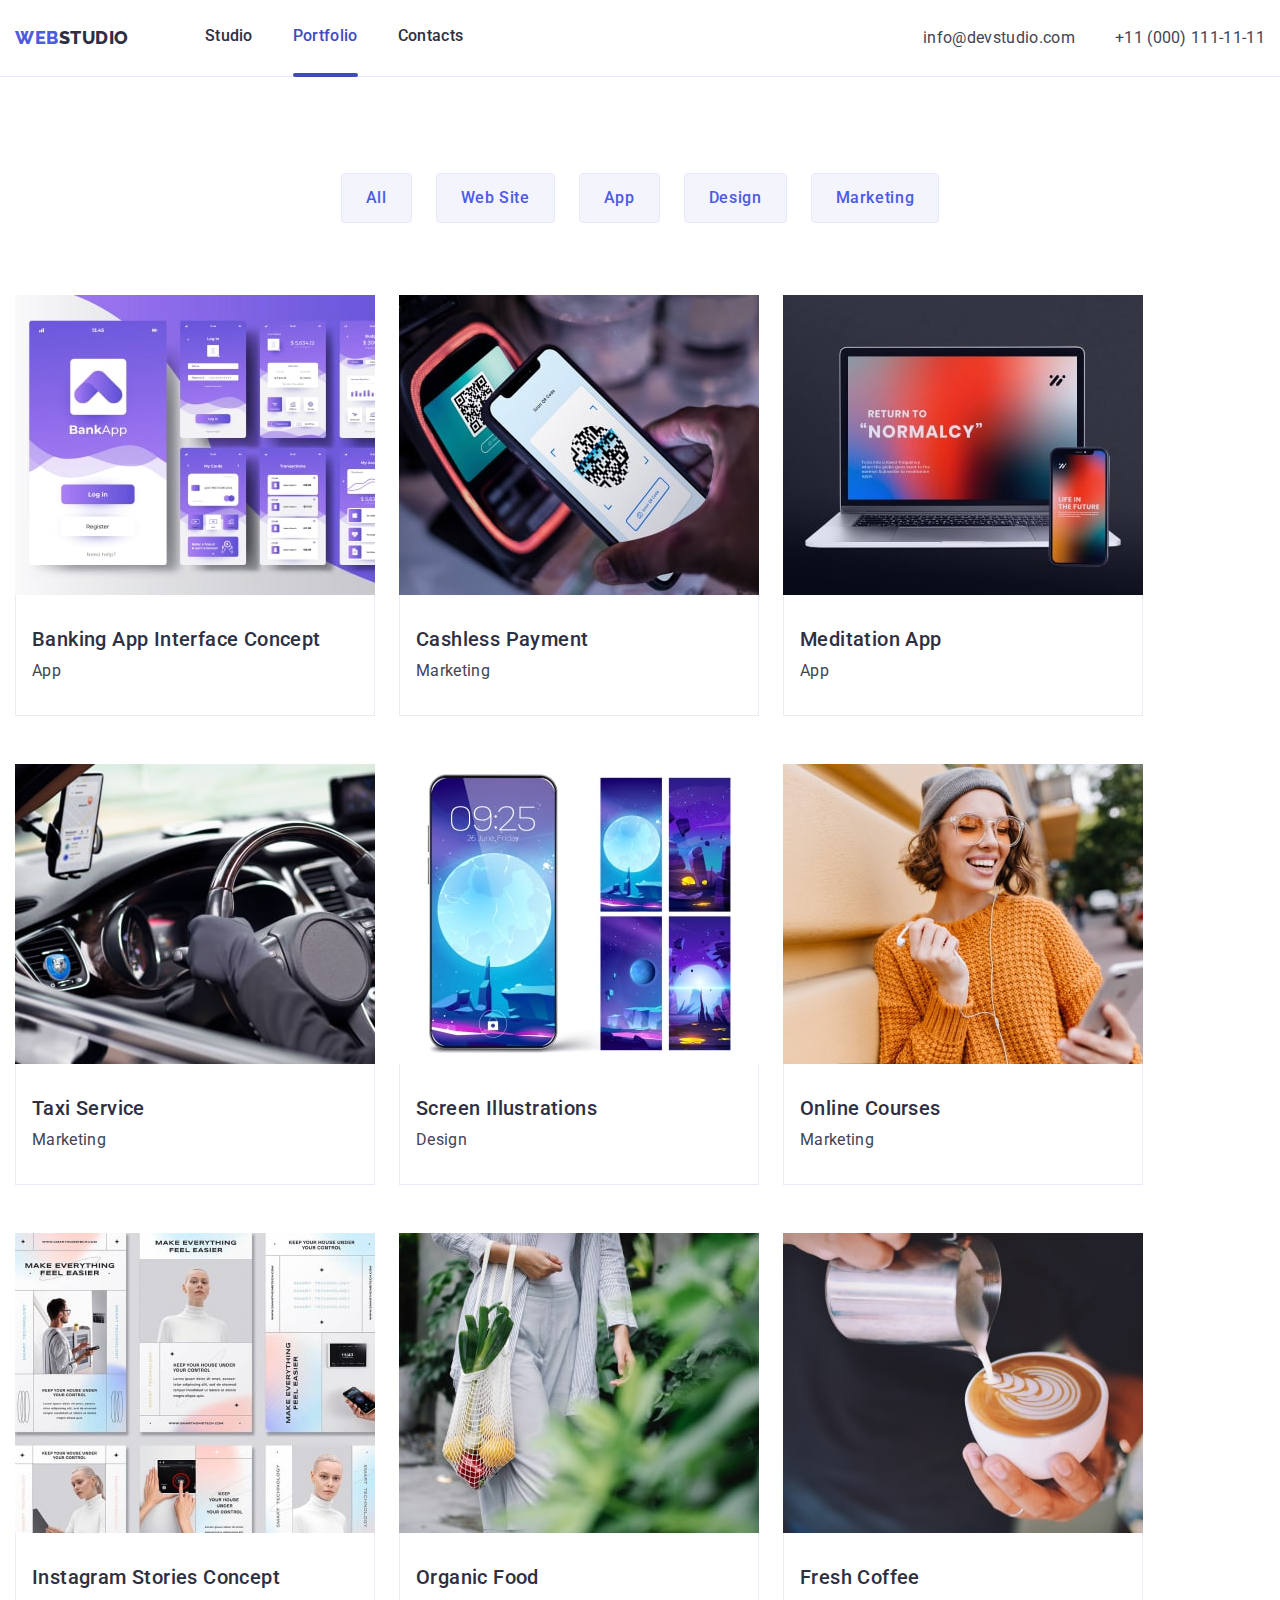
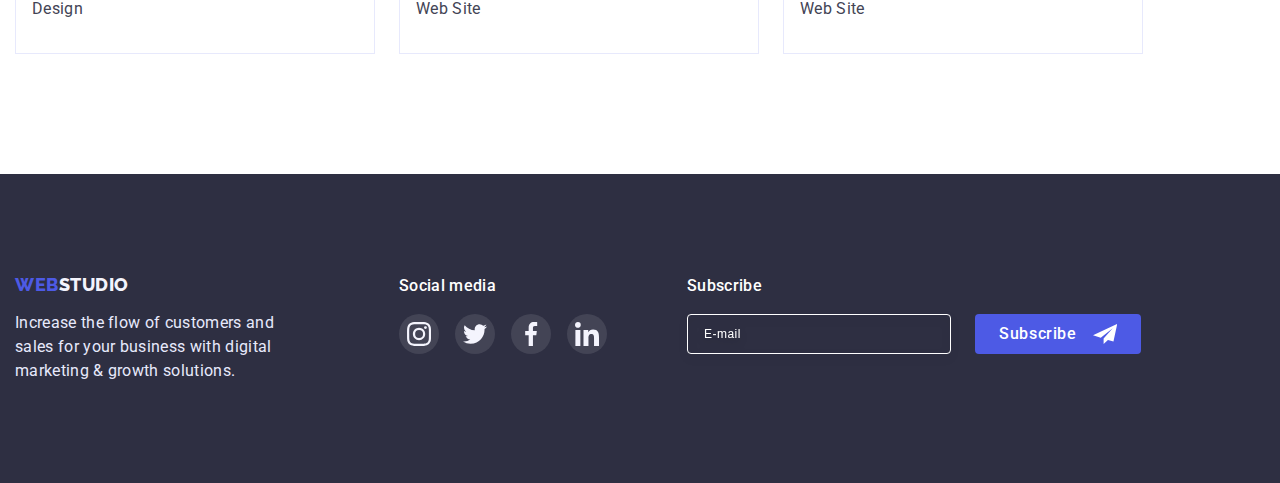
==== portfolio.html @ 501b44df "work-7" ====
<!DOCTYPE html>
<html lang="en">

<head>
    <meta charset="UTF-8">
    <meta http-equiv="X-UA-Compatible" content="IE=edge">
    <meta name="viewport" content="width=device-width, initial-scale=1.0">
    <title>WebStudio</title>
    <link rel="stylesheet" href="./css/style.css">
    <link rel="preconnect" href="https://fonts.googleapis.com">
    <link rel="preconnect" href="https://fonts.gstatic.com" crossorigin>
    <link href="https://fonts.googleapis.com/css2?family=Raleway:wght@800&family=Roboto:wght@400;500;700;900&display=swap"
        rel="stylesheet">
</head>

<body>
    <header class="header">
        <div class="container header-container">
            <nav class="nav_header">
                <a class="logo link" href="./index.html">Web<span class="span">Studio</span></a>
                <ul class="header-menu list">
                    <li><a class="link-menu link" href="./index.html">Studio</a></li>
                    <li><a class="link-menu link link-presence link-menu-active" href="./portfolio.html">Portfolio</a></li>
                    <li><a class="link-menu link" href="">Contacts</a></li>
                </ul>
            </nav>
            <address class="adress-items">
                <ul class="adress-menu list">
                    <li><a class="adress link" href="mailto:info@devstudio.com">info@devstudio.com</a></li>
                    <li><a class="adress link" href="tel:+110001111111">+11 (000) 111-11-11</a></li>
                </ul>
            </address>
        </div>
    </header>
    <main class="main">
        <section class="section-main">
            <div class="container">
                <h1 hidden>portfolio</h1>
            <ul class="button-items list">
                <li>
                    <button class="button-menu list" type="button">All</button>
                </li>
                <li>
                    <button class="button-menu list" type="button">Web Site</button>
                </li>
                <li>
                    <button class="button-menu list" type="button">App</button>
                </li>
                <li>
                    <button class="button-menu list" type="button">Design</button>
                </li>
                <li>
                    <button class="button-menu list" type="button">Marketing</button>
                </li>
            </ul>
            <ul class="portfolio-items list">
                <li class="team-desc">
                <div class="team-top-wrap">
                    <a class="project-card link" href="#">
                        <img 
                        src="./images/img_8.jpg"
                        alt="Banking App Interface Concept"
                        width="360">
                        <p class="team-cover-text">
                            14 Stylish and User-Friendly App Design Concepts · Task Manager App · Calorie Tracker App · Exotic Fruit Ecommerce App · Cloud Storage App
                        </p>
                </div>
                    <div class="team-cover">
                        <h2 class="subtitle">Banking App Interface Concept</h2>
                        <p class="potfolio-text">App</p>
                    </div >
                </a>
                </li>
                <li class="team-desc">
                <div class="team-top-wrap">
                    <a class="project-card link" href="#">
                        <img 
                        src="./images/img_9.jpg" 
                        alt="Cashless Payment"
                        width="360">
                        <p class="team-cover-text">
                            14 Stylish and User-Friendly App Design Concepts · Task Manager App · Calorie Tracker App · Exotic Fruit Ecommerce App · Cloud Storage App
                        </p>
                </div >
                    <div class="team-cover">
                        <h2 class="subtitle">Cashless Payment</h2>
                        <p class="potfolio-text">Marketing</p>
                    </div >
                    </a>
                </li>
                <li class="team-desc">
                <div class="team-top-wrap">
                    <a class="project-card link" href="#">
                        <img 
                        src="./images/img_10.jpg" 
                        alt="Meditaion App"
                        width="360">
                        <p class="team-cover-text">
                            14 Stylish and User-Friendly App Design Concepts · Task Manager App · Calorie Tracker App · Exotic Fruit Ecommerce App · Cloud Storage App
                        </p>
                </div >
                    <div class="team-cover">
                        <h2 class="subtitle">Meditation App</h2>
                        <p class="potfolio-text">App</p>
                    </div >
                    </a>
                </li>
                <li class="team-desc">
                <div class="team-top-wrap">
                    <a class="project-card link" href="#">
                        <img 
                        src="./images/img_11.jpg" 
                        alt="Taxi Service"
                        width="360">
                        <p class="team-cover-text">
                            14 Stylish and User-Friendly App Design Concepts · Task Manager App · Calorie Tracker App · Exotic Fruit Ecommerce App · Cloud Storage App
                        </p>
                </div >
                    <div class="team-cover">
                        <h2 class="subtitle">Taxi Service</h2>
                        <p class="potfolio-text">Marketing</p>
                    </div >
                    </a>
                </li>
                <li class="team-desc">
                <div class="team-top-wrap">
                    <a class="project-card link" href="#">
                        <img 
                        src="./images/img_12.jpg" 
                        alt="Screen Illustrations"
                        width="360">
                        <p class="team-cover-text">
                            14 Stylish and User-Friendly App Design Concepts · Task Manager App · Calorie Tracker App · Exotic Fruit Ecommerce App · Cloud Storage App
                        </p>
                </div >
                    <div class="team-cover">
                        <h2 class="subtitle">Screen Illustrations</h2>
                        <p class="potfolio-text">Design</p>
                    </div >
                    </a>
                </li>
                <li class="team-desc">
                <div class="team-top-wrap">
                    <a class="project-card link" href="#">
                        <img 
                        src="./images/img_13.jpg" 
                        alt="Online Courses"
                        width="360">
                        <p class="team-cover-text">
                            14 Stylish and User-Friendly App Design Concepts · Task Manager App · Calorie Tracker App · Exotic Fruit Ecommerce App · Cloud Storage App
                        </p>
                </div >
                    <div class="team-cover">
                        <h2 class="subtitle">Online Courses</h2>
                        <p class="potfolio-text">Marketing</p>
                    </div >
                    </a>
                </li>
                <li class="team-desc">
                <div class="team-top-wrap">
                    <a class="project-card link" href="#">
                        <img 
                        src="./images/img_14.jpg" 
                        alt="Instagram Stories Concept"
                        width="360">
                        <p class="team-cover-text">
                            14 Stylish and User-Friendly App Design Concepts · Task Manager App · Calorie Tracker App · Exotic Fruit Ecommerce App · Cloud Storage App
                        </p>
                </div >
                    <div class="team-cover">
                        <h2 class="subtitle">Instagram Stories Concept</h2>
                        <p class="potfolio-text">Design</p>
                    </div >
                    </a>
                </li>
                <li class="team-desc">
                <div class="team-top-wrap">
                    <a class="project-card link" href="#">
                        <img 
                        src="./images/img_15.jpg" 
                        alt="Organic Food"
                        width="360">
                        <p class="team-cover-text">
                            14 Stylish and User-Friendly App Design Concepts · Task Manager App · Calorie Tracker App · Exotic Fruit Ecommerce App · Cloud Storage App
                        </p>
                </div >
                    <div class="team-cover">
                        <h2 class="subtitle">Organic Food</h2>
                        <p class="potfolio-text">Web Site</p>
                    </div >
                    </a>
                </li>
                <li class="team-desc">
                <div class="team-top-wrap">
                    <a class="project-card link" href="#">
                        <img 
                        src="./images/img_16.jpg" 
                        alt="Fresh Coffee"
                        width="360">
                        <p class="team-cover-text">
                            14 Stylish and User-Friendly App Design Concepts · Task Manager App · Calorie Tracker App · Exotic Fruit Ecommerce App · Cloud Storage App
                        </p>
                </div >
                    <div class="team-cover">
                        <h2 class="subtitle">Fresh Coffee</h2>
                        <p class="potfolio-text">Web Site</p>
                    </div >
                    </a>
                </li>
            </ul>
            </div>
        </section>
    </main>
        <footer class="footer">
            <div class="container footer-container">
                <div class="footer-text-logo">
                    <a class="logo link" href="./index.html">Web<span class="span_footer">Studio</span></a>
                    <p class="footer-text">Increase the flow of customers and sales for your business with digital marketing &
                        growth solutions.</p>
                </div>
                <div class="footer-logo-group">
                    <p class="footer-social-text">Social media</p>
                    <ul class="footer-logo-block list">
                        <li class="footer-logo">
                            <a href="" class="footer-social-box">
                                <svg width="24" height="24" class="footer-soc-icon">
                                    <use href="./images/symbol-defs.svg#icon-instagram"></use>
                                </svg>
                            </a>
                        </li>
                        <li class="footer-logo">
                            <a href="" class="footer-social-box">
                                <svg width="24" height="24">
                                    <use href="./images/symbol-defs.svg#icon-twitter"></use>
                                </svg>
                            </a>
                        </li>
                        <li class="footer-logo">
                            <a href="" class="footer-social-box">
                                <svg width="24" height="24">
                                    <use href="./images/symbol-defs.svg#icon-facebook"></use>
                                </svg>
                            </a>
                        </li>
                        <li class="footer-logo">
                            <a href="" class="footer-social-box">
                                <svg width="24" height="24">
                                    <use href="./images/symbol-defs.svg#icon-linkedin"></use>
                                </svg>
                            </a>
                        </li>
                    </ul>
                </div>
                <div class="container3">
                    <form class="form-footer">
                        <p class="subscibe-title">Subscribe</p>
                        <div class="form-div">
                            <label class="label-sub">
                                <input class="input-text" type="email" name="email" id="email" autocomplete="on" placeholder="E-mail" />
                            </label>
                            <button type="submit" class="btn-footer">
                                <b class="btn-submit">Subscribe</b>
                                <svg class="button-item" width="24" height="24">
                                    <use href="./images/symbol-defs.svg#icon-icon-send"></use>
                                </svg>
                            </button>
                        </div>
                    </form>
                </div>
            </div>
        
        </footer>
</body>

</html>
---- css/style.css ----
*,
*::before,
*::after{
    box-sizing: border-box;
}

:root{
    --iris-color: #4D5AE5;
    --ocean-color: #404BBF;
    --navy-blue-color: #2E2F42;
    --slate-color: #434455;
    --light-slate-color: #8E8F99;
    --cornflower-color: #E7E9FC;
    --cloud-color: #F4F4FD;
    --grey-color: #2E2F42;
    --white-color: #ffffff;
    --green: #31D0AA;
    --dairy: #FCFCFC;
    --cornflower: #E7E9FC;
    --cubic: 250ms cubic-bezier(0.4, 0, 0.2, 1);
}

p, h1, h2, h3, h4, h5, h6 {
    margin: 0;
}

ul{
    padding-left: 0;
    margin: 0;
}

address{
    font-style: normal;
}

button{
    cursor: pointer;
}

body {
    font-family: 'Roboto', sans-serif;
    color: #434455;
    margin: 0;
}

img{
    display: block;
}

.list {
    list-style: none;
}

.link {
    text-decoration: none;
}

/*.container {
    width: 1158px;
    margin-left: auto;
    margin-right: auto;
    padding-left: 15px;
    padding-right: 15px;
}*/
.container {   /* 480*/
    padding-right: 15px;
    padding-left: 15px;
}

.visually-hidden {
    position: absolute;
    width: 1px;
    height: 1px;
    margin: -1px;
    border: 0;
    padding: 0;

    white-space: nowrap;
    clip-path: inset(100%);
    clip: rect(0 0 0 0);
    overflow: hidden;
}

/*-------------------------HEADER--------------------------*/

.header{
    padding-top: 24px;
    padding-bottom: 24px;
    border-bottom: 1px solid var(--cornflower-color);
}

.header-container{
    display: flex;
    align-items: center;
}

.header-menu{
    display: flex;
    margin: 0 auto;
    gap: 40px;
}


.nav_header{
    display: flex;
    align-items: center;
    margin-right: auto;
}

.logo{
    font-family: 'Raleway', sans-serif;
    color: var(--iris-color);
    font-weight: 800;
    font-size: 18px;
    line-height: 1.17;          
    letter-spacing: 0.03em;
    text-transform: uppercase;
    margin-right: 76px;
}

.span {
    color: var(--grey-color);
}



.link-menu{
    color: var(--grey-color);
    font-family: 'Roboto', sans-serif;
    font-weight: 500;
    font-size: 16px;
    line-height: 1.5;
    letter-spacing: 0.02em;
    
    transition: color var(--cubic);
}

.link-presence::after{
    content:'';
    display: block;
    position: relative;
    top: 25px;
    width: 100%;
    height: 4px;
    border-radius: 2px;
    background-color: var(--ocean-color);

}

.link-menu:hover,
.link-menu:focus {                                                              
    color: var(--ocean-color);
}

.link-menu-active{
    color: var(--ocean-color);
}

.adress{
    color: var(--slate-color);
    font-size: 16px;
    line-height: 1.5;
    text-decoration: none;
    letter-spacing: 0.02em;

    transition: color var(--cubic);
}

.adress:hover,
.adress:focus{   
    color: var(--ocean-color);
}
.adress-menu{
    display: flex;
    margin: 0 auto;
    gap: 40px;
}

/*-------------------------PAGE--------------------------*/

.page {
    background: var(--grey-color);
    background-image:linear-gradient(
    rgba(46, 47, 66, 0.7),
    rgba(46, 47, 66, 0.7)
    ),
    url(../images/hero-fon.jpg);
    background-repeat: no-repeat;
    background-position: center;
    background-size: cover;
    padding-top: 188px;
    padding-bottom: 188px;
    text-align: center;
    width: 1440px;
    margin-left: auto;
    margin-right: auto;
    
}

.title {
    font-weight: 700;
    color: var(--white-color);
    font-size: 56px;
    line-height: 1.07;
    letter-spacing: 0.02em;
    width: 496px;
    margin-right: auto;
    margin-left: auto;
    margin-bottom: 48px;
    
}

.button {
    font-family: 'Roboto', sans-serif;
    font-weight: 500;
    font-size: 16px;
    line-height: 1.5;
    letter-spacing: 0.04em;
    background-color: var(--iris-color);
    color: var(--white-color);
    padding: 16px 32px;
    box-shadow: 0px 4px 4px rgba(0, 0, 0, 0.15);
    border-radius: 4px;
    display: block;
    margin: 0 auto;
    border: none;

    transition: background-color var(--cubic);
}

.button:hover,
.button:focus { 
    background-color: var(--ocean-color);
}

.img-items{
    display: flex;
    gap: 24px;
}


/*-------------------------CAPTION--------------------------*/

/*.caption {
    padding-top: 120px;
    padding-bottom: 120px;
}*/

.caption{    /* 480*/
    padding-top: 96px;
    padding-bottom: 96px;
}

/*.caption-list {
    display: flex;
    gap: 24px;
}*/

.caption-list{    /* 480*/
    display: flex;
    flex-direction: column;
    gap: 72px;
}

/*.list-caption {
    width: calc((100% - 24px) / 4);
}*/

/*.advantages{
    display: flex;
    align-items: center;
    justify-content: center;
    height: 112px;
    border-radius: 4px;
    background-color: var(--cloud-color);
}*/

.advantages {    /* 480*/
    display: none;
}

/*.section-subtitle {
    font-weight: 500;
    font-size: 20px;
    line-height: 1.2;
    letter-spacing: 0.02em;
    margin-bottom: 8px;
    margin-top: 8px;
    color: var(--grey-color);
}*/ 

.section-subtitle{   /* 480*/
    margin-bottom: 8px;
    color: var(--grey-color);
    text-align: center;
    font-weight: 700;
    font-size: 36px;
    line-height: 1.11;
    letter-spacing: 0.02em;
}

.text-suptitle {
    font-size: 16px;
    font-weight: 500;
    line-height: 1.5;
    letter-spacing: 0.02em;
    color: var(--slate-color);
}


/*.advantages-link{
    display: flex;
    justify-content: center;
    gap: 24px;
}*/
/*.section {
    padding-top: 120px;
    padding-bottom: 120px;
}*/

/*-------------------------MENU--------------------------*/

.menu {
    padding-bottom: 120px;
}

.menu-title {
    font-weight: 700;
    font-size: 36px;
    line-height: 1.11;
    text-align: center;
    letter-spacing: 0.02em;
    text-transform: capitalize;
    color: var(--grey-color);
    margin-bottom: 72px;
}

.menu-img{}

/*-------------------------LIST_TEAM--------------------------*/

.list-teams {
    background-color: var(--cloud-color);
    padding-top: 96px;
    padding-bottom: 96px;
}

.list-teams > .container {
    padding-left: 82px;
    padding-right: 82px;
}
/*.teams-container{
    margin-top: 0;
}*/

.team-title {
    font-weight: 700;
    font-size: 36px;
    line-height: 1.11;
    text-align: center;
    letter-spacing: 0.02em;
    text-transform: capitalize;
    color: var(--grey-color);
    margin-bottom: 72px;
}

.team-items{
    display: flex;
    flex-direction: column;
    gap: 72px;
}

.team-desc {
    border-radius: 0 0 4px 4px;
}

.team-desc:hover .team-cover-text {
    transform: translateY(0);
}

.team-pl{
    padding: 32px 0;
    background: var(--white-color);
    box-shadow: 0px 1px 6px rgba(46, 47, 66, 0.08), 0px 1px 1px rgba(46, 47, 66, 0.16), 0px 2px 1px rgba(46, 47, 66, 0.08);
    border-radius: 0px 0px 4px 4px;
    text-align: center;
}

.name {
    font-weight: 500;
    font-size: 20px;
    line-height: 1.2;
    letter-spacing: 0.02em;
    color: var(--grey-color);
    margin-bottom: 8px;
}

.team-text {
    font-size: 16px;
    line-height: 1.5;
    letter-spacing: 0.02em;
    color: var(--slate-color);
    margin-bottom: 8px;
}

.team-soc-list {
    display: flex;
    justify-content: center;
    gap: 24px;
}

.team-soc-item {
    width: 40px;
    height: 40px;
}

.team-soc-link {
    width: 100%;
    height: 100%;
    border-radius: 50%;
    background-color: var(--iris-color);
    display: flex;
    align-items: center;
    justify-content: center;

    transition: background-color var(--cubic);
}

.team-soc-link:hover,
.team-soc-link:focus {
    background-color: var(--ocean-color);
}

.team-soc-icon {
    fill: var(--cloud-color);
}

/*---------------------------------------------------*/

.team-top-wrap{
    position: relative;
    overflow: hidden;
}

.team-cover-text{
    position: absolute;
    top: 0;
    left: 0;
    height: 100%;
    width: 100%;
    color: var(--cloud-color);
    font-size: 16px;
    line-height: 1.5;
    letter-spacing: 0.02em;
    padding: 40px 32px;
    background-color: var(--iris-color);
    transform: translateY(100%);
    transition: transform var(--cubic);
}



.team-cover{
    padding: 32px 16px;
    border: 1px solid  var(--cornflower-color);
    border-top: none;
}



/*-------------------------BUTTOM_ITEMS--------------------------*/
.main{}

.section-main {
    padding-top: 96px;
    padding-bottom: 120px;
}

.button-items {
    display: flex;
    gap: 24px;
    justify-content: center;
}

.button-menu {
    font-family: 'Roboto', sans-serif;
    font-weight: 500;
    font-size: 16px;
    line-height: 1.5;
    letter-spacing: 0.04em;
    color: var(--iris-color);
    cursor: pointer;
    background-color: #F4F4FD;
    border-radius: 4px;
    border: 1px solid var(--cornflower-color);
    padding: 12px 24px ;

    transition: 
    background-color var(--cubic),
    color var(--cubic),
    box-shadow var(--cubic),
    border-color var(--cubic);
}

.button-menu:hover,
.button-menu:focus {
    background-color: var(--ocean-color); 
    color: var(--white-color);
    box-shadow: 0px 3px 1px rgba(0, 0, 0, 0.1), 0px 2px 1px rgba(0, 0, 0, 0.08), 0px 2px 2px rgba(0, 0, 0, 0.12);
    border-color: var(--ocean-color);
}

/*-------------------------ROW--------------------------*/


.portfolio-items {
    display: flex;
    gap: 48px 24px;
    flex-wrap: wrap;
    margin-top: 72px;
}

.project-card {
text-decoration: none;
transition: box-shadow var(--cubic);
}

.project-card:hover {
    display: block;
    box-shadow: 0px 1px 6px rgba(46, 47, 66, 0.08), 0px 1px 1px rgba(46, 47, 66, 0.16), 0px 2px 1px rgba(46, 47, 66, 0.08);
}

.subtitle {
    font-weight: 500;
    font-size: 20px;
    line-height: 1.2;
    letter-spacing: 0.02em;
    color: var(--grey-color);
    margin-bottom: 8px;
}

.potfolio-text {
    font-size: 16px;
    line-height: 1.5;
    letter-spacing: 0.02em;
    color: var(--slate-color);
}
/*-------------------------CUSTOMERS--------------------------*/

.section-paddings {
    padding-top: 96px;
    padding-bottom: 96px;
}

.section-paddings > .container {
    padding-left: 16px;
    padding-right: 16px;
}

.customers-title {
    font-weight: 700;
    font-size: 36px;
    line-height: 1.11;
    text-align: center;
    letter-spacing: 0.02em;
    text-transform: capitalize;
    color: var(--grey-color);
    margin-bottom: 72px;
}

.customers-logo-box {
    display: flex;
    justify-content: center;
    flex-wrap: wrap;
    column-gap: 16px;
    row-gap: 72px;
    
}

.customers-box {
    width: calc((100% - 1 * 16px) / 2);
}

.customers-block {
    display: flex;
    align-items: center;
    justify-content: center;
    height: 88px;
    fill: var(--light-slate-color);
    border: 1px solid var(--light-slate-color);
    border-radius: 4px;
    transition: 
    fill var(--cubic),
    border var(--cubic);
}
.customers-block:hover,
.customers-block:focus {
    fill: var(--ocean-color);
    border: 1px solid var(--ocean-color);
    border-radius: 4px;
}

/*-------------------------FOOTER--------------------------*/

.footer {
    background: var(--grey-color);
    padding-top: 100px;
    padding-bottom: 100px;
}
.footer-container{
    display: flex;
}

.logo-footer{
    font-family: 'Raleway', sans-serif;
    color: var(--iris-color);
    font-size: 18px;
    line-height: 1.17;
    letter-spacing: 0.03em;
    text-transform: uppercase;
    text-decoration: none;
}
.footer-text-logo{
    max-width: 264px;
}

.span_footer {
    color: var(--cloud-color);
}

.footer-text {
    font-size: 16px;
    line-height: 1.5;
    letter-spacing: 0.02em;
    color: var(--cornflower-color);
    margin-top: 16px;
}



.footer-logo-group {
    margin-left: 120px;
}

.footer-social-text {
    font-weight: 500;
    color: var(--white-color);
    font-size: 16px;
    line-height: 1.5;
    letter-spacing: 0.02em;
    margin-bottom: 16px;
}

.footer-logo-block {
    display: flex;
    gap: 16px;
    justify-content: center;
}

.list {}

.footer-logo {}

.footer-social-box {
    width: 40px;
    height: 40px;
    border-radius: 50%;
    background-color: var(--slate-color);
    display: flex;
    align-items: center;
    justify-content: center;

    transition: background-color var(--cubic);
}

.footer-social-box:hover,
.footer-social-box:focus{
    background-color: var(--green);
}
.footer-soc-icon {
    fill: var(--cloud-color);
}

.container3 {
    margin-left: 80px;
}

.form-footer input {
    font-size: 12px;
    line-height: 1.33;
    letter-spacing: 0.04em;
    color: var(--white-color);
    border: 1px solid var(--white-color);
    filter: drop-shadow(0px 4px 4px rgba(0, 0, 0, 0.15));
    border-radius: 4px;
    padding: 0 16px 0 16px;
    height: 40px;
    width: 264px;
    background-color: transparent;
    outline: 0;
}

.subscibe-title {
    font-weight: 500;
    font-size: 16px;
    line-height: 1.5;
    letter-spacing: 0.02em;
    margin-bottom: 16px;
    color: var(--white-color);
}

.input-text::placeholder{
    font-size: 12px;
    line-height: 24px;
    color: var(--white-color);
}

.form-div {
    display: flex;
}

.btn-footer {
    display: flex;
    padding: 8px 24px;
    border-radius: 4px;
    border: 0;
    cursor: pointer;
    margin-left: 24px;
    background: var(--iris-color);
    transition: background-color var(--cubic);
}

.btn-footer:hover,
.btn-footer:focus {
    background-color: var(--ocean-color);
}

.btn-submit {
    font-family: 'Roboto', sans-serif;
    font-weight: 500;
    letter-spacing: 0.04em;
    font-size: 16px;
    line-height: 1.5;
    color: var(--white-color);
    margin-right: 16px;
    padding: 0;
    border: none;
}

.button-icon {
    display: inline-flex;
    align-items: center;
}

.button-item {}



/*-------------------------BACKDROP--------------------------*/



.backdrop{
    position: fixed;
    top: 0;
    left: 0;
    width: 100%;
    height: 100%;
    background-color: #2e2f4293;
    transition: opacity var(--cubic), visibility var(--cubic);
    opacity: 1;
}

.modal{
    width: 408px;
    background-color: var(--dairy);
    border-radius: 4px;
    position: absolute;
    top: 50%;
    left: 50%;
    padding: 72px 24px 24px;
    transform: translate(-50%, -50%) scale(1);
    transition: transform var(--cubic);
}

.backdrop.is-hidden .modal{
    transform: translate(-50%, -50%) scale(0);
}

.modal-close{
    display: block;
    background-color: var(--cornflower);
    border-radius: 50%;
    border: 0;
    padding: 5px 8px;
    border: 1px solid rgba(0, 0, 0, 0.1);
    position: absolute;
    right: 24px;
    top: 24px;
    transition: background-color var(--cubic);
}

.modal-close:hover,
.modal-close:focus {
    background-color: var(--ocean-color);
    border-color: transparent;
}

.modal-close:hover .modal-close-icon,
.modal-close:hover .modal-close-icon {
    fill: var(--white-color);
}

.modal-close-icon{
    fill: var(--navy-blue-color);
}

.is-hidden{
    opacity: 0;
    visibility: hidden;
    pointer-events: none;
}

.modal-title{
    font-weight: 500;
    font-size: 16px;
    line-height: 1.5;
    color: var(--grey-color);
    text-align: center;
    margin-bottom: 16px;
}

.modal-field{
    margin-bottom: 8px;
}

.input-wrap{
    position: relative;
}

.modal-input{
    width: 100%;
    height: 40px;
    padding: 11px 38px;
    border: 1px solid rgba(46, 47, 66, 0.4);
    border-radius: 4px;
    font-size: 12px;
    line-height: 1.17;
    letter-spacing: 0.04em;
    color: var(--grey-color);
    outline: transparent;
    transition: border var(--cubic);
}

.modal-label-text{
    display: inline-block;
    font-size: 12px;
    margin-bottom: 5px;
    color: var(--light-slate-color);
    
}

.modal-input:focus {
    border-color: var(--ocean-color);
}



.modal-textarea{
    width: 100%;
    height: 120px;
    border: 1px solid rgba(46, 47, 66, 0.4);
    border-radius: 4px;
    outline: transparent;
    background-color: transparent;
    resize: none;
    padding: 8px 16px;
    font-size: 12px;
    line-height: 1.17;
    letter-spacing: 0.04em;
}

.modal-textarea::placeholder{
    color: rgba(46, 47, 66, 0.4);
    font-size: 12px;
    font-weight: 400;
    line-height: 1.16;
    letter-spacing: 0.04em;
}

.modal-textarea:focus {
    border-color: var(--ocean-color);
}

.modal-input-icon{
    position: absolute;
    top: 0;
    left: 0;
    top: 50%;
    transform: translateY(-50%);
    left: 16px;
    transition: fill var(--cubic);
        ;
}

.modal-input:focus+.modal-input-icon {
    fill: var(--ocean-color);
}

.modal-check:checked + .check-text::before {
    border: none;
    background-image: url(../images/vector.svg);
    background-color: var(--ocean-color);
    background-repeat: no-repeat;
    background-position: center;
    padding: 4px 3px;
}

.check-text{
    display: flex;
    font-weight: 400;
    font-size: 12px;
    color: var(--light-slate-color);
    text-align: center;
    margin-bottom: 24px;
    margin-top: 16px;
}

.check-text::before {
    content: '';
    width: 16px;
    height: 16px;
    border-radius: 2px;
    border: 1px solid rgba(46, 47, 66, 0.4);
    display: block;
    margin-right: 8px;
    transition: background-color var(--cubic);
}

.check-text-link{
    margin-left: 5px;
    color: var(--iris-color);
}

.modal-btn-send{
    display: block;
    width: 169px;
    height: 56px;
    margin: 0 auto;
    text-align: center;
    padding: 16px 32px;
    border: none;
    border-radius: 4px;
    background-color: var(--iris-color);
    color: var(--white-color);
    font-family: inherit;
    font-weight: 500;
    font-size: 16px;
    line-height: 1.5;
    letter-spacing: 0.04em;
    box-shadow: 0px 4px 4px rgba(0, 0, 0, 0.15);
    transition: background-color var(--cubic);
    cursor: pointer;
}

.modal-btn-send:hover,
.modal-btm-send:focus {
    background-color: var(--ocean-color);
}
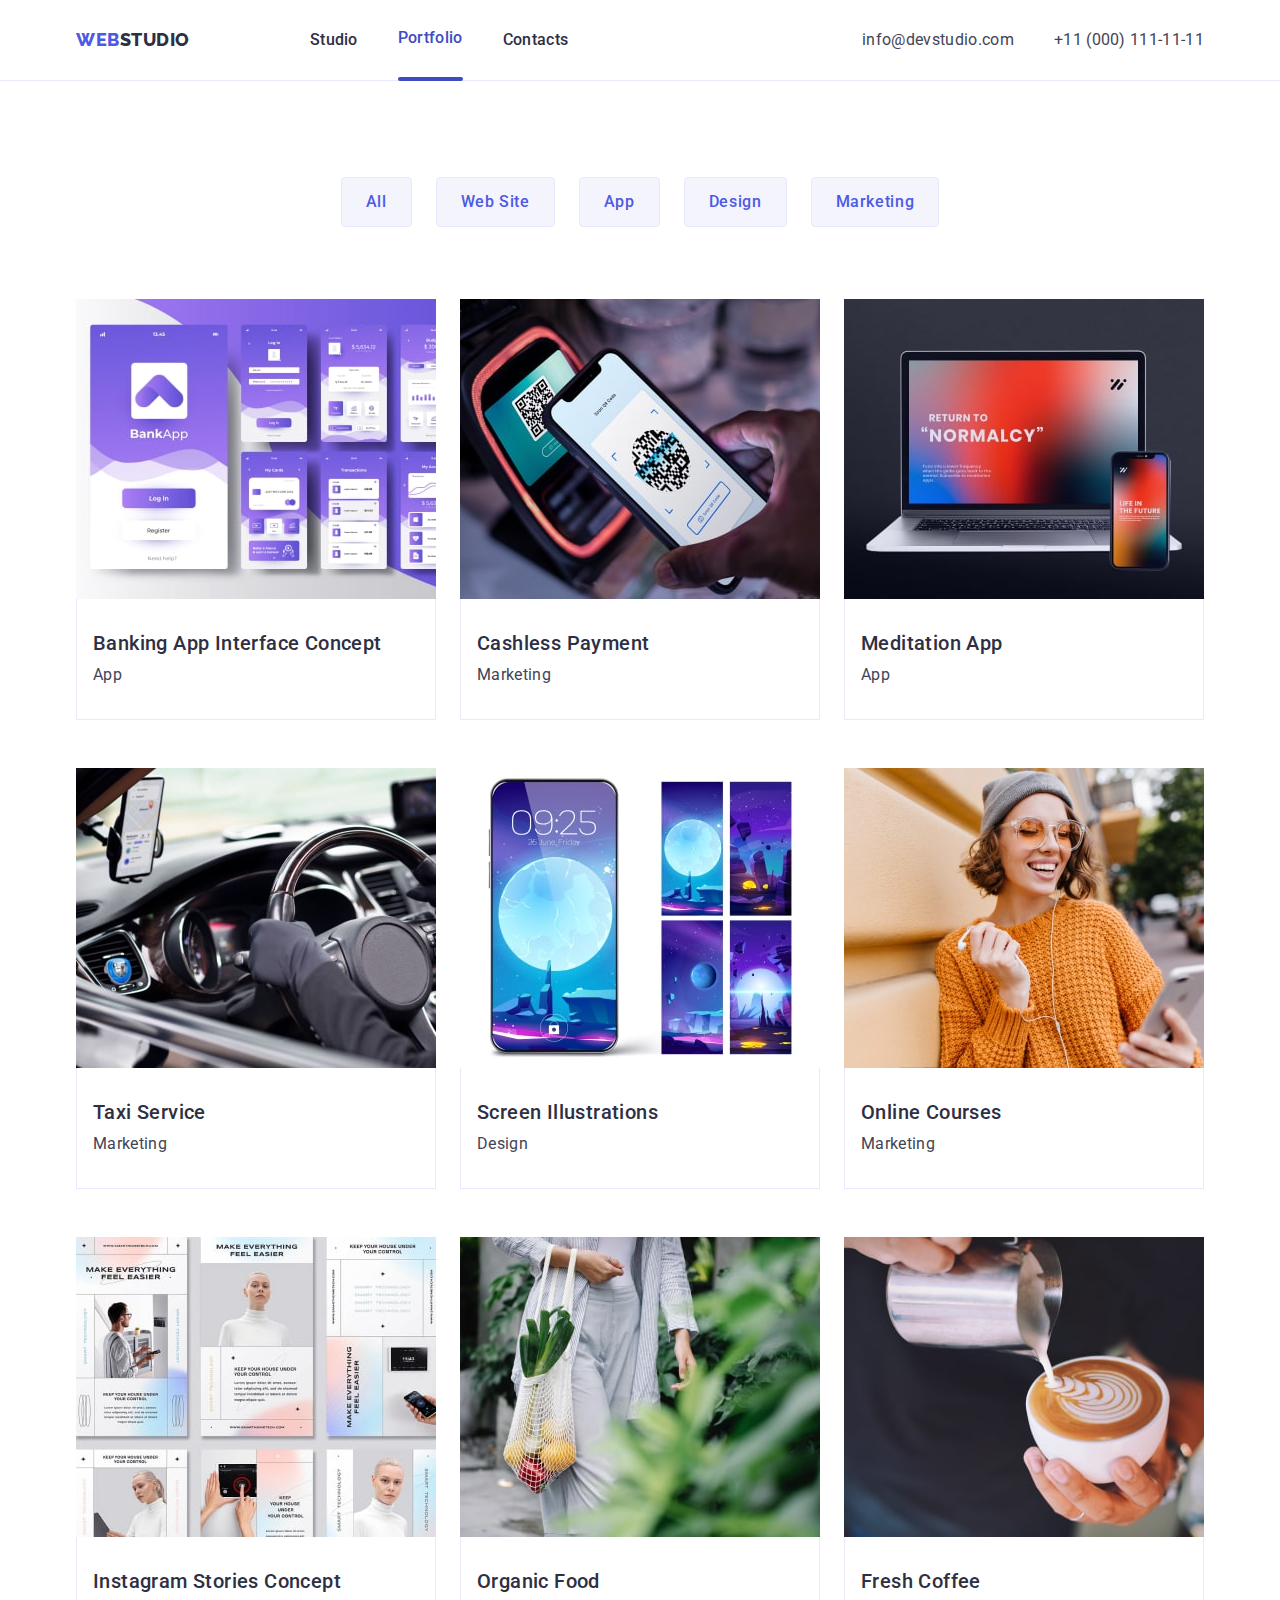
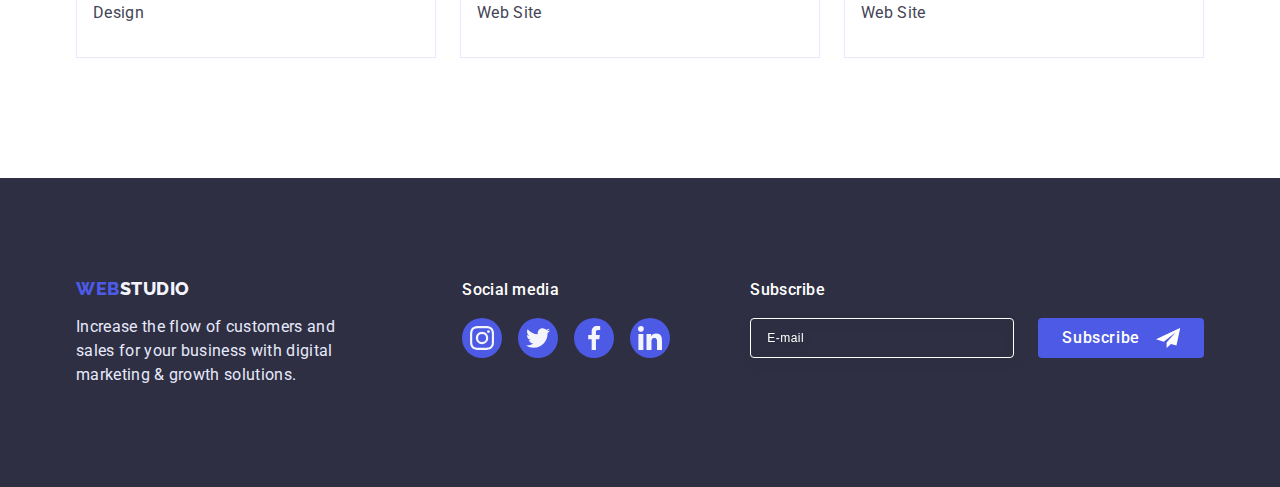
==== commit 72a647f6: "work-7.9" ====
--- a/portfolio.html
+++ b/portfolio.html
@@ -7,6 +7,7 @@
     <meta name="viewport" content="width=device-width, initial-scale=1.0">
     <title>WebStudio</title>
     <link rel="stylesheet" href="./css/style.css">
+    <link rel="stylesheet" href="./css/media.css">
     <link rel="preconnect" href="https://fonts.googleapis.com">
     <link rel="preconnect" href="https://fonts.gstatic.com" crossorigin>
     <link href="https://fonts.googleapis.com/css2?family=Raleway:wght@800&family=Roboto:wght@400;500;700;900&display=swap"
@@ -26,10 +27,83 @@
             </nav>
             <address class="adress-items">
                 <ul class="adress-menu list">
-                    <li><a class="adress link" href="mailto:info@devstudio.com">info@devstudio.com</a></li>
-                    <li><a class="adress link" href="tel:+110001111111">+11 (000) 111-11-11</a></li>
+                    <li class="adress-list"><a class="adress-link link"
+                            href="mailto:info@devstudio.com">info@devstudio.com</a></li>
+                    <li class="adress-list"><a class="adress-link link" href="tel:+110001111111">+11 (000) 111-11-11</a>
+                    </li>
                 </ul>
             </address>
+            <button class="mobile-menu-open" type="button" data-mobil-open>
+                <svg class="icon-burger" width="32" height="22">
+                    <use href="./images/symbol-defs.svg#icon-charm_menu-hamburger"></use>
+                </svg>
+            </button>
+        </div>
+        <div class="mobile-menu is-hidden" data-mobil>
+            <div class="container mobile-menu-container">
+                <button class="close-mobile-button" data-mobil-close type="button">
+                    <svg class="close-mobile-button-icon">
+                        <use href="./images/symbol-defs.svg#icon-close-black"></use>
+                    </svg>
+                </button>
+                <div class="mobile-thumb">
+                    <ul class="mobile-nav list">
+                        <li class="mobile-nav-item">
+                            <a class="mobile-nav-link link link-menu-active" href="./index.html">Studio</a>
+                        </li>
+                        <li class="mobile-nav-item">
+                            <a class="mobile-nav-link link" href="">Portfolio</a>
+                        </li>
+                        <li class="mobile-nav-item">
+                            <a class="mobile-nav-link link" href="#">Contacts</a>
+                        </li>
+                    </ul>
+                    <div class="soc-thumb">
+                        <address class="mobile-contacts">
+                            <ul class="mobile-contacts-list list">
+                                <li class="mobile-contacts-list-item">
+                                    <a class="mobile-contacts-list-item-link link tel" href="tel:+110001111111">+11 (000)
+                                        111-11-11</a>
+                                </li>
+                                <li class="mobile-contacts-list-item">
+                                    <a class="mobile-contacts-list-item-link link mail"
+                                        href="mailto:info@devstudio.com">info@devstudio.com</a>
+                                </li>
+                            </ul>
+                        </address>
+                        <ul class="mobile-soc-list list">
+                            <li class="mobile-soc-list-item">
+                                <a class="mobile-soc-link link" href="#">
+                                    <svg class="mobile-soc-icon">
+                                        <use href="./images/symbol-defs.svg#icon-instagram"></use>
+                                    </svg>
+                                </a>
+                            </li>
+                            <li class="mobile-soc-list-item">
+                                <a class="mobile-soc-link link" href="#">
+                                    <svg class="mobile-soc-icon">
+                                        <use href="./images/symbol-defs.svg#icon-twitter"></use>
+                                    </svg>
+                                </a>
+                            </li>
+                            <li class="mobile-soc-list-item">
+                                <a class="mobile-soc-link link" href="#">
+                                    <svg class="mobile-soc-icon">
+                                        <use href="./images/symbol-defs.svg#icon-facebook"></use>
+                                    </svg>
+                                </a>
+                            </li>
+                            <li class="mobile-soc-list-item">
+                                <a class="mobile-soc-link link" href="#">
+                                    <svg class="mobile-soc-icon">
+                                        <use href="./images/symbol-defs.svg#icon-linkedin"></use>
+                                    </svg>
+                                </a>
+                            </li>
+                        </ul>
+                    </div>
+                </div>
+            </div>
         </div>
     </header>
     <main class="main">
@@ -252,23 +326,23 @@
                     </ul>
                 </div>
                 <div class="container3">
+                    <p class="subscibe-title">Subscribe</p>
                     <form class="form-footer">
-                        <p class="subscibe-title">Subscribe</p>
                         <div class="form-div">
                             <label class="label-sub">
-                                <input class="input-text" type="email" name="email" id="email" autocomplete="on" placeholder="E-mail" />
+                                <input class="input-text" type="email" name="email" id="email" autocomplete="on"
+                                    placeholder="E-mail" />
                             </label>
                             <button type="submit" class="btn-footer">
-                                <b class="btn-submit">Subscribe</b>
+                                <span class="btn-submit">Subscribe</span>
                                 <svg class="button-item" width="24" height="24">
-                                    <use href="./images/symbol-defs.svg#icon-icon-send"></use>
+                                    <use href="./images/symbol-defs.svg#icon-telegramm"></use>
                                 </svg>
                             </button>
                         </div>
                     </form>
                 </div>
             </div>
-        
         </footer>
 </body>
 
--- a/css/style.css
+++ b/css/style.css
@@ -18,6 +18,7 @@
     --dairy: #FCFCFC;
     --cornflower: #E7E9FC;
     --cubic: 250ms cubic-bezier(0.4, 0, 0.2, 1);
+    --gradient: linear-gradient(rgba(46, 47, 66, 0.7), rgba(46, 47, 66, 0.7));
 }
 
 p, h1, h2, h3, h4, h5, h6 {
@@ -55,16 +56,9 @@
     text-decoration: none;
 }
 
-/*.container {
-    width: 1158px;
-    margin-left: auto;
-    margin-right: auto;
+.container {
     padding-left: 15px;
     padding-right: 15px;
-}*/
-.container {   /* 480*/
-    padding-right: 15px;
-    padding-left: 15px;
 }
 
 .visually-hidden {
@@ -85,7 +79,7 @@
 
 .header{
     padding-top: 24px;
-    padding-bottom: 24px;
+    padding-bottom: 22px;
     border-bottom: 1px solid var(--cornflower-color);
 }
 
@@ -95,19 +89,15 @@
 }
 
 .header-menu{
-    display: flex;
-    margin: 0 auto;
-    gap: 40px;
-}
-
+    display: none;
+}
 
 .nav_header{
-    display: flex;
-    align-items: center;
     margin-right: auto;
 }
 
 .logo{
+    display: inline-block;
     font-family: 'Raleway', sans-serif;
     color: var(--iris-color);
     font-weight: 800;
@@ -115,99 +105,234 @@
     line-height: 1.17;          
     letter-spacing: 0.03em;
     text-transform: uppercase;
-    margin-right: 76px;
 }
 
 .span {
     color: var(--grey-color);
 }
 
-
-
-.link-menu{
+.adress-menu {
+    display: none;
+}
+/*-------------------------MOBILE-MENU--------------------------*/
+
+.mobile-menu-open {
+    background-color: transparent;
+    border: none;
+    padding: 0;
+    line-height: 0;
+}
+
+.icon-burger{
+    stroke: var(--grey-color);
+}
+
+.mobile-menu {
+    position: fixed;
+    width: 100%;
+    height: 100%;
+    top: 0;
+    left: 0;
+    z-index: 2;
+    background-color: var(--white-color);
+    box-shadow: 0px 2px 1px rgba(46, 47, 66, 0.08),
+        0px 1px 1px rgba(46, 47, 66, 0.16), 0px 1px 6px rgba(46, 47, 66, 0.08);
+
+    transition: opacity var(--cubic), visibility var(--cubic);
+}
+
+
+.mobile-menu.is-hidden .mobile-menu {
+    box-shadow: none;
+    transform: translate(-50%, 100%) scale(0);
+}
+
+.mobile-menu-container {
+    position: relative;
+    height: 100%;
+    padding-top: 80px;
+    padding-left: 40px;
+    padding-bottom: 40px;
+}
+
+.mobile-thumb {
+    height: 100%;
+    display: flex;
+    flex-direction: column;
+    justify-content: space-between;
+}
+
+.close-mobile-button {
+    position: absolute;
+    top: 24px;
+    right: 24px;
+    display: flex;
+    justify-content: center;
+    align-items: center;
+    width: 24px;
+    height: 24px;
+    background-color: var(--cornflower);
+    border: 1px solid var(--grey-color);
+    border-radius: 50%;
+    transition: background-color var(--cubic), border var(--cubic);
+}
+
+.close-mobile-button:hover,
+.close-mobile-button:focus {
+    background-color: var(--ocean-color);
+    border-color: transparent;
+}
+
+.close-mobile-button-icon {
+    width: 8px;
+    height: 8px;
+    fill: var(--grey-color);
+    transition: fill var(--cubic);
+}
+
+.close-mobile-button:hover .close-mobile-button-icon,
+.close-mobile-button:focus .close-mobile-button-icon {
+    fill: var(--white-color);
+}
+
+.mobile-nav-link {
+    font-weight: 700;
+    font-size: 36px;
+    line-height: 1.11;
+    letter-spacing: 0.02em;
+    text-transform: capitalize;
     color: var(--grey-color);
-    font-family: 'Roboto', sans-serif;
+    transition: color var(--cubic);
+}
+.link-menu-active {
+    color: var(--ocean-color);
+}
+
+.mobile-nav-link:hover,
+.mobile-nav-link:focus {
+    color: var(--ocean-color);
+}
+
+.mobile-nav-item {
+    margin-bottom: 40px;
+}
+
+.mobile-nav-link.current {
+    color: var(--ocean-color);
+}
+
+.mobile-contacts-list {
+    display: flex;
+    flex-direction: column;
+    gap: 40px;
+}
+
+.mobile-contacts-list-item-link {
+    transition: color var(--cubic);
+}
+
+.mobile-contacts-list-item-link.tel {
+    font-weight: 700;
+    font-size: 36px;
+    line-height: 1.11;
+    letter-spacing: 0.02em;
+    text-transform: capitalize;
+    font-style: normal;
+    color: var(--iris-color);
+}
+
+.mobile-contacts-list-item-link.mail {
+    font-style: normal;
     font-weight: 500;
-    font-size: 16px;
-    line-height: 1.5;
-    letter-spacing: 0.02em;
-    
-    transition: color var(--cubic);
-}
-
-.link-presence::after{
-    content:'';
-    display: block;
-    position: relative;
-    top: 25px;
-    width: 100%;
-    height: 4px;
-    border-radius: 2px;
+    font-size: 20px;
+    line-height: 1.2;
+    letter-spacing: 0.02em;
+    color: var(--slate-color);
+}
+
+.mobile-contacts-list-item-link:hover,
+.mobile-contacts-list-item-link:focus {
+    color: var(--iris-color);
+}
+
+.mobile-contacts {
+    margin-bottom: 48px;
+}
+
+.mobile-soc-list {
+    display: flex;
+    gap: 56px;
+    flex-wrap: wrap;
+}
+
+.mobile-soc-link {
+    display: flex;
+    justify-content: center;
+    align-items: center;
+    width: 40px;
+    height: 40px;
+    border-radius: 50%;
+    background-color: var(--iris-color);
+    transition: background-color var(--cubic);
+}
+
+.mobile-soc-link:hover,
+.mobile-soc-link:focus {
     background-color: var(--ocean-color);
-
-}
-
-.link-menu:hover,
-.link-menu:focus {                                                              
-    color: var(--ocean-color);
-}
-
-.link-menu-active{
-    color: var(--ocean-color);
-}
-
-.adress{
-    color: var(--slate-color);
-    font-size: 16px;
-    line-height: 1.5;
-    text-decoration: none;
-    letter-spacing: 0.02em;
-
-    transition: color var(--cubic);
-}
-
-.adress:hover,
-.adress:focus{   
-    color: var(--ocean-color);
-}
-.adress-menu{
-    display: flex;
-    margin: 0 auto;
-    gap: 40px;
-}
+}
+
+.mobile-soc-icon {
+    width: 24px;
+    height: 24px;
+    fill: var(--cloud-color);
+}
+
+.menu {
+    display: none;
+}
+
+.contacts {
+    display: none;
+}
+
 
 /*-------------------------PAGE--------------------------*/
 
 .page {
     background: var(--grey-color);
-    background-image:linear-gradient(
-    rgba(46, 47, 66, 0.7),
-    rgba(46, 47, 66, 0.7)
-    ),
-    url(../images/hero-fon.jpg);
+    background-image: var(--gradient),
+    url(../images/Dark-bg-mob-min.jpg);
     background-repeat: no-repeat;
     background-position: center;
     background-size: cover;
-    padding-top: 188px;
-    padding-bottom: 188px;
+    padding-top: 112px;
+    padding-bottom: 112px;
     text-align: center;
-    width: 1440px;
+    max-width: 428px;
+    margin: 0 auto;
+    
+}
+@media (min-device-pixel-ratio: 2),
+(min-resolution: 192dpi),
+(min-resolution: 2dppx) {
+    .page {
+        background-image: var(--gradient),
+        url('../images/Dark-bg-mob2x-min.jpg');
+    }
+}
+
+.title {
+    max-width: 320px;
+    margin-bottom: 72px;
+    margin-right: auto;
     margin-left: auto;
-    margin-right: auto;
-    
-}
-
-.title {
     font-weight: 700;
     color: var(--white-color);
-    font-size: 56px;
+    font-size: 36px;
     line-height: 1.07;
     letter-spacing: 0.02em;
-    width: 496px;
-    margin-right: auto;
-    margin-left: auto;
-    margin-bottom: 48px;
-    
+    text-align: center;
+    text-transform: capitalize;
 }
 
 .button {
@@ -238,58 +363,24 @@
     gap: 24px;
 }
 
-
 /*-------------------------CAPTION--------------------------*/
 
-/*.caption {
-    padding-top: 120px;
-    padding-bottom: 120px;
-}*/
-
-.caption{    /* 480*/
+.caption{
     padding-top: 96px;
     padding-bottom: 96px;
 }
 
-/*.caption-list {
-    display: flex;
-    gap: 24px;
-}*/
-
-.caption-list{    /* 480*/
+.caption-list{
     display: flex;
     flex-direction: column;
     gap: 72px;
 }
 
-/*.list-caption {
-    width: calc((100% - 24px) / 4);
-}*/
-
-/*.advantages{
-    display: flex;
-    align-items: center;
-    justify-content: center;
-    height: 112px;
-    border-radius: 4px;
-    background-color: var(--cloud-color);
-}*/
-
-.advantages {    /* 480*/
+.advantages {
     display: none;
 }
 
-/*.section-subtitle {
-    font-weight: 500;
-    font-size: 20px;
-    line-height: 1.2;
-    letter-spacing: 0.02em;
-    margin-bottom: 8px;
-    margin-top: 8px;
-    color: var(--grey-color);
-}*/ 
-
-.section-subtitle{   /* 480*/
+.section-subtitle{
     margin-bottom: 8px;
     color: var(--grey-color);
     text-align: center;
@@ -307,21 +398,10 @@
     color: var(--slate-color);
 }
 
-
-/*.advantages-link{
-    display: flex;
-    justify-content: center;
-    gap: 24px;
-}*/
-/*.section {
-    padding-top: 120px;
-    padding-bottom: 120px;
-}*/
-
 /*-------------------------MENU--------------------------*/
 
 .menu {
-    padding-bottom: 120px;
+    display: none;
 }
 
 .menu-title {
@@ -335,9 +415,7 @@
     margin-bottom: 72px;
 }
 
-.menu-img{}
-
-/*-------------------------LIST_TEAM--------------------------*/
+/*-------------------------LIST-TEAMS--------------------------*/
 
 .list-teams {
     background-color: var(--cloud-color);
@@ -345,13 +423,10 @@
     padding-bottom: 96px;
 }
 
-.list-teams > .container {
+.list-teams>.container {
     padding-left: 82px;
     padding-right: 82px;
 }
-/*.teams-container{
-    margin-top: 0;
-}*/
 
 .team-title {
     font-weight: 700;
@@ -364,7 +439,7 @@
     margin-bottom: 72px;
 }
 
-.team-items{
+.team-items {
     display: flex;
     flex-direction: column;
     gap: 72px;
@@ -374,11 +449,16 @@
     border-radius: 0 0 4px 4px;
 }
 
+
 .team-desc:hover .team-cover-text {
     transform: translateY(0);
 }
-
-.team-pl{
+.team-item-img{
+    width: 100%;
+    height: 100%;
+}
+
+.team-pl {
     padding: 32px 0;
     background: var(--white-color);
     box-shadow: 0px 1px 6px rgba(46, 47, 66, 0.08), 0px 1px 1px rgba(46, 47, 66, 0.16), 0px 2px 1px rgba(46, 47, 66, 0.08);
@@ -386,7 +466,7 @@
     text-align: center;
 }
 
-.name {
+.team-name {
     font-weight: 500;
     font-size: 20px;
     line-height: 1.2;
@@ -407,6 +487,7 @@
     display: flex;
     justify-content: center;
     gap: 24px;
+    flex-wrap: wrap;
 }
 
 .team-soc-item {
@@ -422,7 +503,6 @@
     display: flex;
     align-items: center;
     justify-content: center;
-
     transition: background-color var(--cubic);
 }
 
@@ -435,119 +515,9 @@
     fill: var(--cloud-color);
 }
 
-/*---------------------------------------------------*/
-
-.team-top-wrap{
-    position: relative;
-    overflow: hidden;
-}
-
-.team-cover-text{
-    position: absolute;
-    top: 0;
-    left: 0;
-    height: 100%;
-    width: 100%;
-    color: var(--cloud-color);
-    font-size: 16px;
-    line-height: 1.5;
-    letter-spacing: 0.02em;
-    padding: 40px 32px;
-    background-color: var(--iris-color);
-    transform: translateY(100%);
-    transition: transform var(--cubic);
-}
-
-
-
-.team-cover{
-    padding: 32px 16px;
-    border: 1px solid  var(--cornflower-color);
-    border-top: none;
-}
-
-
-
-/*-------------------------BUTTOM_ITEMS--------------------------*/
-.main{}
-
-.section-main {
-    padding-top: 96px;
-    padding-bottom: 120px;
-}
-
-.button-items {
-    display: flex;
-    gap: 24px;
-    justify-content: center;
-}
-
-.button-menu {
-    font-family: 'Roboto', sans-serif;
-    font-weight: 500;
-    font-size: 16px;
-    line-height: 1.5;
-    letter-spacing: 0.04em;
-    color: var(--iris-color);
-    cursor: pointer;
-    background-color: #F4F4FD;
-    border-radius: 4px;
-    border: 1px solid var(--cornflower-color);
-    padding: 12px 24px ;
-
-    transition: 
-    background-color var(--cubic),
-    color var(--cubic),
-    box-shadow var(--cubic),
-    border-color var(--cubic);
-}
-
-.button-menu:hover,
-.button-menu:focus {
-    background-color: var(--ocean-color); 
-    color: var(--white-color);
-    box-shadow: 0px 3px 1px rgba(0, 0, 0, 0.1), 0px 2px 1px rgba(0, 0, 0, 0.08), 0px 2px 2px rgba(0, 0, 0, 0.12);
-    border-color: var(--ocean-color);
-}
-
-/*-------------------------ROW--------------------------*/
-
-
-.portfolio-items {
-    display: flex;
-    gap: 48px 24px;
-    flex-wrap: wrap;
-    margin-top: 72px;
-}
-
-.project-card {
-text-decoration: none;
-transition: box-shadow var(--cubic);
-}
-
-.project-card:hover {
-    display: block;
-    box-shadow: 0px 1px 6px rgba(46, 47, 66, 0.08), 0px 1px 1px rgba(46, 47, 66, 0.16), 0px 2px 1px rgba(46, 47, 66, 0.08);
-}
-
-.subtitle {
-    font-weight: 500;
-    font-size: 20px;
-    line-height: 1.2;
-    letter-spacing: 0.02em;
-    color: var(--grey-color);
-    margin-bottom: 8px;
-}
-
-.potfolio-text {
-    font-size: 16px;
-    line-height: 1.5;
-    letter-spacing: 0.02em;
-    color: var(--slate-color);
-}
-/*-------------------------CUSTOMERS--------------------------*/
-
-.section-paddings {
+/*-------------------------SECTION-CUSTOMERS--------------------------*/
+
+.section-customers {
     padding-top: 96px;
     padding-bottom: 96px;
 }
@@ -576,15 +546,16 @@
     row-gap: 72px;
     
 }
-
 .customers-box {
-    width: calc((100% - 1 * 16px) / 2);
-}
+    flex-basis: calc((100% - 1 * 16px) / 2);
+}
+
 
 .customers-block {
     display: flex;
     align-items: center;
     justify-content: center;
+    width: 190px;
     height: 88px;
     fill: var(--light-slate-color);
     border: 1px solid var(--light-slate-color);
@@ -593,6 +564,7 @@
     fill var(--cubic),
     border var(--cubic);
 }
+
 .customers-block:hover,
 .customers-block:focus {
     fill: var(--ocean-color);
@@ -604,11 +576,15 @@
 
 .footer {
     background: var(--grey-color);
-    padding-top: 100px;
-    padding-bottom: 100px;
-}
+    padding-top: 96px;
+    padding-bottom: 96px;
+}
+
 .footer-container{
     display: flex;
+    flex-direction: column;
+    gap: 72px;
+    align-items: center;
 }
 
 .logo-footer{
@@ -620,8 +596,12 @@
     text-transform: uppercase;
     text-decoration: none;
 }
+
 .footer-text-logo{
-    max-width: 264px;
+    display: flex;
+    align-items: center;
+    flex-direction: column;
+    gap: 16px;
 }
 
 .span_footer {
@@ -629,17 +609,18 @@
 }
 
 .footer-text {
+    max-width: 268px;
     font-size: 16px;
     line-height: 1.5;
     letter-spacing: 0.02em;
     color: var(--cornflower-color);
-    margin-top: 16px;
-}
-
-
+}
 
 .footer-logo-group {
-    margin-left: 120px;
+    display: flex;
+    align-items: center;
+    flex-direction: column;
+    gap: 16px;
 }
 
 .footer-social-text {
@@ -648,7 +629,6 @@
     font-size: 16px;
     line-height: 1.5;
     letter-spacing: 0.02em;
-    margin-bottom: 16px;
 }
 
 .footer-logo-block {
@@ -656,16 +636,12 @@
     gap: 16px;
     justify-content: center;
 }
-
-.list {}
-
-.footer-logo {}
 
 .footer-social-box {
     width: 40px;
     height: 40px;
     border-radius: 50%;
-    background-color: var(--slate-color);
+    background-color: var(--iris-color);
     display: flex;
     align-items: center;
     justify-content: center;
@@ -677,15 +653,14 @@
 .footer-social-box:focus{
     background-color: var(--green);
 }
-.footer-soc-icon {
-    fill: var(--cloud-color);
-}
-
-.container3 {
-    margin-left: 80px;
-}
-
-.form-footer input {
+
+.form-footer{
+    display: flex;
+    align-items: center;
+    flex-direction: column;
+}
+
+.input-text {
     font-size: 12px;
     line-height: 1.33;
     letter-spacing: 0.04em;
@@ -695,37 +670,35 @@
     border-radius: 4px;
     padding: 0 16px 0 16px;
     height: 40px;
-    width: 264px;
+    margin-bottom: 16px;
     background-color: transparent;
     outline: 0;
 }
-
-.subscibe-title {
-    font-weight: 500;
-    font-size: 16px;
-    line-height: 1.5;
-    letter-spacing: 0.02em;
-    margin-bottom: 16px;
-    color: var(--white-color);
-}
-
-.input-text::placeholder{
+.input-text::placeholder {
     font-size: 12px;
     line-height: 24px;
     color: var(--white-color);
 }
 
-.form-div {
-    display: flex;
-}
+.subscibe-title {
+    margin-bottom: 16px;
+    font-weight: 500;
+    font-size: 16px;
+    text-align: center;
+    line-height: 1.5;
+    letter-spacing: 0.02em;
+    color: var(--white-color);
+}
+
 
 .btn-footer {
     display: flex;
+    margin: 0 auto;
+    height: 40px;
     padding: 8px 24px;
     border-radius: 4px;
     border: 0;
     cursor: pointer;
-    margin-left: 24px;
     background: var(--iris-color);
     transition: background-color var(--cubic);
 }
@@ -747,32 +720,23 @@
     border: none;
 }
 
-.button-icon {
-    display: inline-flex;
-    align-items: center;
-}
-
-.button-item {}
-
 
 
 /*-------------------------BACKDROP--------------------------*/
 
-
-
-.backdrop{
+.backdrop {
     position: fixed;
     top: 0;
     left: 0;
     width: 100%;
     height: 100%;
-    background-color: #2e2f4293;
+    background-color: rgba(46, 47, 66, 0.4);
     transition: opacity var(--cubic), visibility var(--cubic);
     opacity: 1;
 }
 
 .modal{
-    width: 408px;
+    width: 392px;
     background-color: var(--dairy);
     border-radius: 4px;
     position: absolute;
@@ -792,7 +756,8 @@
     background-color: var(--cornflower);
     border-radius: 50%;
     border: 0;
-    padding: 5px 8px;
+    width: 24px;
+    height: 24px;
     border: 1px solid rgba(0, 0, 0, 0.1);
     position: absolute;
     right: 24px;
@@ -864,8 +829,6 @@
     border-color: var(--ocean-color);
 }
 
-
-
 .modal-textarea{
     width: 100%;
     height: 120px;
@@ -900,7 +863,6 @@
     transform: translateY(-50%);
     left: 16px;
     transition: fill var(--cubic);
-        ;
 }
 
 .modal-input:focus+.modal-input-icon {
@@ -966,4 +928,109 @@
 .modal-btn-send:hover,
 .modal-btm-send:focus {
     background-color: var(--ocean-color);
-}+}
+
+
+
+/*-------------------------SECTION-MAIN--------------------------*/
+
+.section-main {
+    padding-top: 96px;
+    padding-bottom: 120px;
+}
+
+.button-items {
+    display: flex;
+    gap: 24px;
+    justify-content: center;
+}
+
+.button-menu {
+    font-family: 'Roboto', sans-serif;
+    font-weight: 500;
+    font-size: 16px;
+    line-height: 1.5;
+    letter-spacing: 0.04em;
+    color: var(--iris-color);
+    cursor: pointer;
+    background-color: #F4F4FD;
+    border-radius: 4px;
+    border: 1px solid var(--cornflower-color);
+    padding: 12px 24px;
+
+    transition:
+        background-color var(--cubic),
+        color var(--cubic),
+        box-shadow var(--cubic),
+        border-color var(--cubic);
+}
+
+.button-menu:hover,
+.button-menu:focus {
+    background-color: var(--ocean-color);
+    color: var(--white-color);
+    box-shadow: 0px 3px 1px rgba(0, 0, 0, 0.1), 0px 2px 1px rgba(0, 0, 0, 0.08), 0px 2px 2px rgba(0, 0, 0, 0.12);
+    border-color: var(--ocean-color);
+}
+
+.portfolio-items {
+    display: flex;
+    gap: 48px 24px;
+    flex-wrap: wrap;
+    margin-top: 72px;
+}
+
+.team-top-wrap {
+    position: relative;
+    overflow: hidden;
+}
+
+.team-cover-text {
+    position: absolute;
+    top: 0;
+    left: 0;
+    height: 100%;
+    width: 100%;
+    color: var(--cloud-color);
+    font-size: 16px;
+    line-height: 1.5;
+    letter-spacing: 0.02em;
+    padding: 40px 32px;
+    background-color: var(--iris-color);
+    transform: translateY(100%);
+    transition: transform var(--cubic);
+}
+
+.team-cover {
+    padding: 32px 16px;
+    border: 1px solid var(--cornflower-color);
+    border-top: none;
+}
+
+
+
+.project-card {
+    text-decoration: none;
+    transition: box-shadow var(--cubic);
+}
+
+.project-card:hover {
+    display: block;
+    box-shadow: 0px 1px 6px rgba(46, 47, 66, 0.08), 0px 1px 1px rgba(46, 47, 66, 0.16), 0px 2px 1px rgba(46, 47, 66, 0.08);
+}
+
+.subtitle {
+    font-weight: 500;
+    font-size: 20px;
+    line-height: 1.2;
+    letter-spacing: 0.02em;
+    color: var(--grey-color);
+    margin-bottom: 8px;
+}
+
+.potfolio-text {
+    font-size: 16px;
+    line-height: 1.5;
+    letter-spacing: 0.02em;
+    color: var(--slate-color);
+} --- a/css/media.css
+++ b/css/media.css
@@ -0,0 +1,522 @@
+:root {
+    --iris-color: #4D5AE5;
+    --ocean-color: #404BBF;
+    --navy-blue-color: #2E2F42;
+    --slate-color: #434455;
+    --light-slate-color: #8E8F99;
+    --cornflower-color: #E7E9FC;
+    --cloud-color: #F4F4FD;
+    --grey-color: #2E2F42;
+    --white-color: #ffffff;
+    --green: #31D0AA;
+    --dairy: #FCFCFC;
+    --cornflower: #E7E9FC;
+    --cubic: 250ms cubic-bezier(0.4, 0, 0.2, 1);
+    --gradient: linear-gradient(rgba(46, 47, 66, 0.7), rgba(46, 47, 66, 0.7));
+}
+
+@media screen and (min-width: 480px) {
+    .container {
+        width: 428px;
+        margin-left: auto;
+        margin-right: auto;
+    }
+    .team-item-img {
+            width: auto;
+            height: auto;
+        }
+
+                .input-text {
+                    width: 398px;
+                }
+}
+
+@media screen and (max-width: 480px){
+     .container{
+       max-width: 428px;
+       margin-right: auto;
+       margin-left: auto;
+    }
+        
+
+}
+
+
+@media screen and (min-width: 768px) { /*-----768-----*/
+    .container{
+        width: 768px;
+    }
+        .modal {
+            width: 408px;
+        }
+/*-------------------------HEADER--------------------------*/
+    .logo{
+        margin-right: 120px;
+    }
+.header-menu{
+        display: flex;
+        position: relative;
+        align-items: center;
+        gap: 40px;
+    }
+    .header {
+        padding-top: 0;
+        padding-bottom: 0;
+        }
+        .nav_header{
+        display: flex;
+        align-items: center;
+        }
+    .link-menu {
+        color: var(--grey-color);
+        display: inline-block;
+        padding-top: 26px;
+        padding-bottom: 26px;
+        font-family: 'Roboto', sans-serif;
+        font-weight: 500;
+        font-size: 16px;
+        line-height: 1.5;
+        letter-spacing: 0.02em;
+        transition: color var(--cubic);
+        }
+        .link-presence::after {
+        content: '';
+        display: block;
+        position: relative;
+        top: 27px;
+        width: 100%;
+        height: 4px;
+        border-radius: 2px;
+        background-color: var(--ocean-color);
+        }
+        .link-menu:hover,
+        .link-menu:focus {
+            color: var(--ocean-color);
+        }
+    
+        .link-menu-active {
+            color: var(--ocean-color);
+        }
+    .mobile-menu-open{
+        display: none;
+    }
+    .mobile-menu {
+        display: none;
+    }
+
+    .adress-menu{
+        display: block;
+    }
+
+    /*.adress-list:not(:last-child){
+       margin-bottom: 12px;
+    }*/
+
+    .adress-link {
+       color: var(--slate-color);
+       font-size: 12px;
+       line-height: 1.5;
+       text-decoration: none;
+       letter-spacing: 0.02em;
+       transition: color var(--cubic);
+    }
+        .adress-link:hover,
+        .adress-link:focus {
+            color: var(--ocean-color);
+        }
+
+
+/*-------------------------PAGE--------------------------*/
+
+.page{
+    max-width: 768px;
+    background-image: var(--gradient),
+    url(../images/Dark-bg-tab-min.jpg);
+}
+@media (min-device-pixel-ratio: 2),
+(min-resolution: 192dpi),
+(min-resolution: 2dppx) {
+    .page {
+        background-image: var(--gradient),
+        url('../images/Dark-bg-tab2x-min.jpg');
+    }
+}
+
+.title {
+    font-size: 56px;
+    margin-bottom: 36px;
+    max-width: 496px;
+    text-transform: none;
+}
+
+/*-------------------------CAPTION--------------------------*/
+
+    .caption-list {
+        display: flex;
+        flex-direction: row;
+        flex-wrap: wrap;
+        column-gap: 24px;
+        row-gap: 72px;
+}
+    .list-caption {
+        flex-basis: calc((100% - 1 * 24px) / 2);
+}
+    .section-subtitle{
+       text-align: start;
+    }
+
+/*------------------------------LIST_TEAMS---------------------------------*/
+    
+    .team-items {
+      justify-content: center;
+       flex-direction: row;
+       flex-wrap: wrap;
+       column-gap: 24px;
+       row-gap: 64px;
+    }
+
+/*------------------------SECTION-CUSTOMERS-------------------------------*/
+    
+    .customers-logo-box {
+       column-gap: 24px;
+       row-gap: 72px;
+    }
+
+    .customers-block {
+       width: 168px;
+    }
+
+       .customers-box{
+       flex-basis: calc((100% - 4 * 108px) / 3);
+      }
+
+/*-------------------------------FOOTER-----------------------------------*/
+    
+    .footer > .footer-container {
+       padding-left: 108px;
+       padding-right: 108px;
+    }
+
+.footer-container{
+    flex-direction: row;
+        flex-wrap: wrap;
+        column-gap: 24px;
+        align-items: flex-start;
+}
+.footer-text-logo {
+    align-items: flex-start;
+}
+.footer-logo-group{
+    align-items: flex-start;
+}
+.subscibe-title {
+    display: flex;
+   justify-content: flex-start;
+}
+.form-div{
+   display: flex;
+   gap: 24px;
+}
+.input-text{
+   width: 264px;
+}
+
+
+}
+
+@media screen and (min-width: 1200px) {   /*-----1200---------*/
+    .container {
+       width: 1158px;
+       margin-left: auto;
+       margin-right: auto;
+    }
+
+        
+
+/*-------------------------------HEADER------------------------------------*/
+
+    .adress-menu {
+       display: flex;
+       margin: 0 auto;
+       gap: 40px;
+    }
+
+    .adress:hover,
+    .adress:focus {
+       color: var(--ocean-color);
+    }
+       .adress-link{
+        font-size: 16px;
+      }
+
+/*-------------------------PAGE--------------------------*/
+
+.page {
+    max-width: 1440px;
+    padding-top: 188px;
+    padding-bottom: 188px;
+    background-image: var(--gradient),
+    url(../images/people-office\ 1-min.jpg);
+}
+@media (min-device-pixel-ratio: 2),
+(min-resolution: 192dpi),
+(min-resolution: 2dppx) {
+    .page {
+        background-image: var(--gradient),
+        url('../images/people-office\ 2x-min.jpg');
+    }
+}
+
+.title {
+    font-size: 56px;
+    margin-bottom: 48px;
+    text-transform: none;
+}
+
+
+/*----------------------------CAPTION--------------------------*/
+    .caption-list{
+        gap: 24px;
+}
+    .list-caption {
+        width: calc((100% - 3 * 24px) / 4);
+}
+    .advantages {
+        display: flex;
+        align-items: center;
+        justify-content: center;
+        height: 112px;
+        border-radius: 4px;
+        background-color: var(--cloud-color);
+    }
+    .caption-list {
+        flex-wrap: nowrap;
+    }
+    .section-subtitle {
+        font-weight: 500;
+        font-size: 20px;
+        line-height: 1.2;
+        letter-spacing: 0.02em;
+        margin-bottom: 8px;
+        margin-top: 8px;
+        color: var(--grey-color);
+    }
+    .text-suptitle {
+        font-weight: 400;
+    }
+/*-------------------------MENU--------------------------*/
+    .menu {
+        display: block;
+        padding-bottom: 120px;
+    } 
+
+/*-------------------------LIST_TEAMS-------------------------*/
+    .list-teams{
+        padding-top: 120px;
+        padding-bottom: 120px;
+    }
+    .list-teams>.container{
+        margin-right: auto;
+        margin-left: auto;
+        padding-left: 15px;
+        padding-right: 15px;
+    }
+
+    .team-desc {
+        flex-basis: calc((100% - 3 * 24px) / 4);
+    }
+    .team-items {
+        flex-wrap: wrap;
+        column-gap: 24px;
+    }
+/*-------------------------SECTION-CUSTOMERS------------------------*/
+    .section-customers{
+        padding-top: 120px;
+        padding-bottom: 120px;
+    }
+
+    .customers-box {
+           flex-basis: calc((100% - 7 * 120px) / 2);
+        }
+
+    .customers-logo-box {
+        gap: 24px;
+    }
+        .customers-block {
+        flex-basis: calc((100% - 5 * 24px) / 6);
+    }
+        /*-----------------------FOOTER---------------------*/
+    .footer{
+        padding-top: 100px;
+        padding-bottom: 100px;
+    }
+        .footer > .container {
+        padding-left: 15px;
+        padding-right: 15px;
+        }
+
+        .footer-container{
+         display: flex;
+         flex-wrap: nowrap;
+         gap: 0;
+        }
+
+        .footer-text-logo{
+            margin-right: 120px;
+        }
+        .footer-logo-group {
+            margin-right: 80px;
+        }
+        .input-text{
+           margin: 0 auto;
+        }
+}
+
+/*.footer {
+   background: var(--grey-color);
+   padding-top: 100px;
+   padding-bottom: 100px;
+}
+
+.footer-container {
+   display: flex;
+}
+
+.logo-footer {
+   font-family: 'Raleway', sans-serif;
+   color: var(--iris-color);
+   font-size: 18px;
+   line-height: 1.17;
+   letter-spacing: 0.03em;
+   text-transform: uppercase;
+   text-decoration: none;
+}
+
+.footer-text-logo {
+   max-width: 264px;
+}
+
+.span_footer {
+   color: var(--cloud-color);
+}
+
+.footer-text {
+   font-size: 16px;
+   line-height: 1.5;
+   letter-spacing: 0.02em;
+   color: var(--cornflower-color);
+   margin-top: 16px;
+}
+
+
+
+.footer-logo-group {
+   margin-left: 120px;
+}
+
+.footer-social-text {
+   font-weight: 500;
+   color: var(--white-color);
+   font-size: 16px;
+   line-height: 1.5;
+   letter-spacing: 0.02em;
+   margin-bottom: 16px;
+}
+
+.footer-logo-block {
+   display: flex;
+   gap: 16px;
+   justify-content: center;
+}
+
+.footer-social-box {
+   width: 40px;
+   height: 40px;
+   border-radius: 50%;
+   background-color: var(--slate-color);
+   display: flex;
+   align-items: center;
+   justify-content: center;
+
+   transition: background-color var(--cubic);
+}
+
+.footer-social-box:hover,
+.footer-social-box:focus {
+   background-color: var(--green);
+}
+
+.footer-soc-icon {
+   fill: var(--cloud-color);
+}
+
+.container3 {
+   margin-left: 80px;
+}
+
+.form-footer input {
+   font-size: 12px;
+   line-height: 1.33;
+   letter-spacing: 0.04em;
+   color: var(--white-color);
+   border: 1px solid var(--white-color);
+   filter: drop-shadow(0px 4px 4px rgba(0, 0, 0, 0.15));
+   border-radius: 4px;
+   padding: 0 16px 0 16px;
+   height: 40px;
+   width: 264px;
+   background-color: transparent;
+   outline: 0;
+}
+
+.subscibe-title {
+   font-weight: 500;
+   font-size: 16px;
+   line-height: 1.5;
+   letter-spacing: 0.02em;
+   margin-bottom: 16px;
+   color: var(--white-color);
+}
+
+.input-text::placeholder {
+   font-size: 12px;
+   line-height: 24px;
+   color: var(--white-color);
+}
+
+.form-div {
+   display: flex;
+}
+
+.btn-footer {
+   display: flex;
+   padding: 8px 24px;
+   border-radius: 4px;
+   border: 0;
+   cursor: pointer;
+   margin-left: 24px;
+   background: var(--iris-color);
+   transition: background-color var(--cubic);
+}
+
+.btn-footer:hover,
+.btn-footer:focus {
+   background-color: var(--ocean-color);
+}
+
+.btn-submit {
+   font-family: 'Roboto', sans-serif;
+   font-weight: 500;
+   letter-spacing: 0.04em;
+   font-size: 16px;
+   line-height: 1.5;
+   color: var(--white-color);
+   margin-right: 16px;
+   padding: 0;
+   border: none;
+}
+
+.button-icon {
+   display: inline-flex;
+   align-items: center;
+}